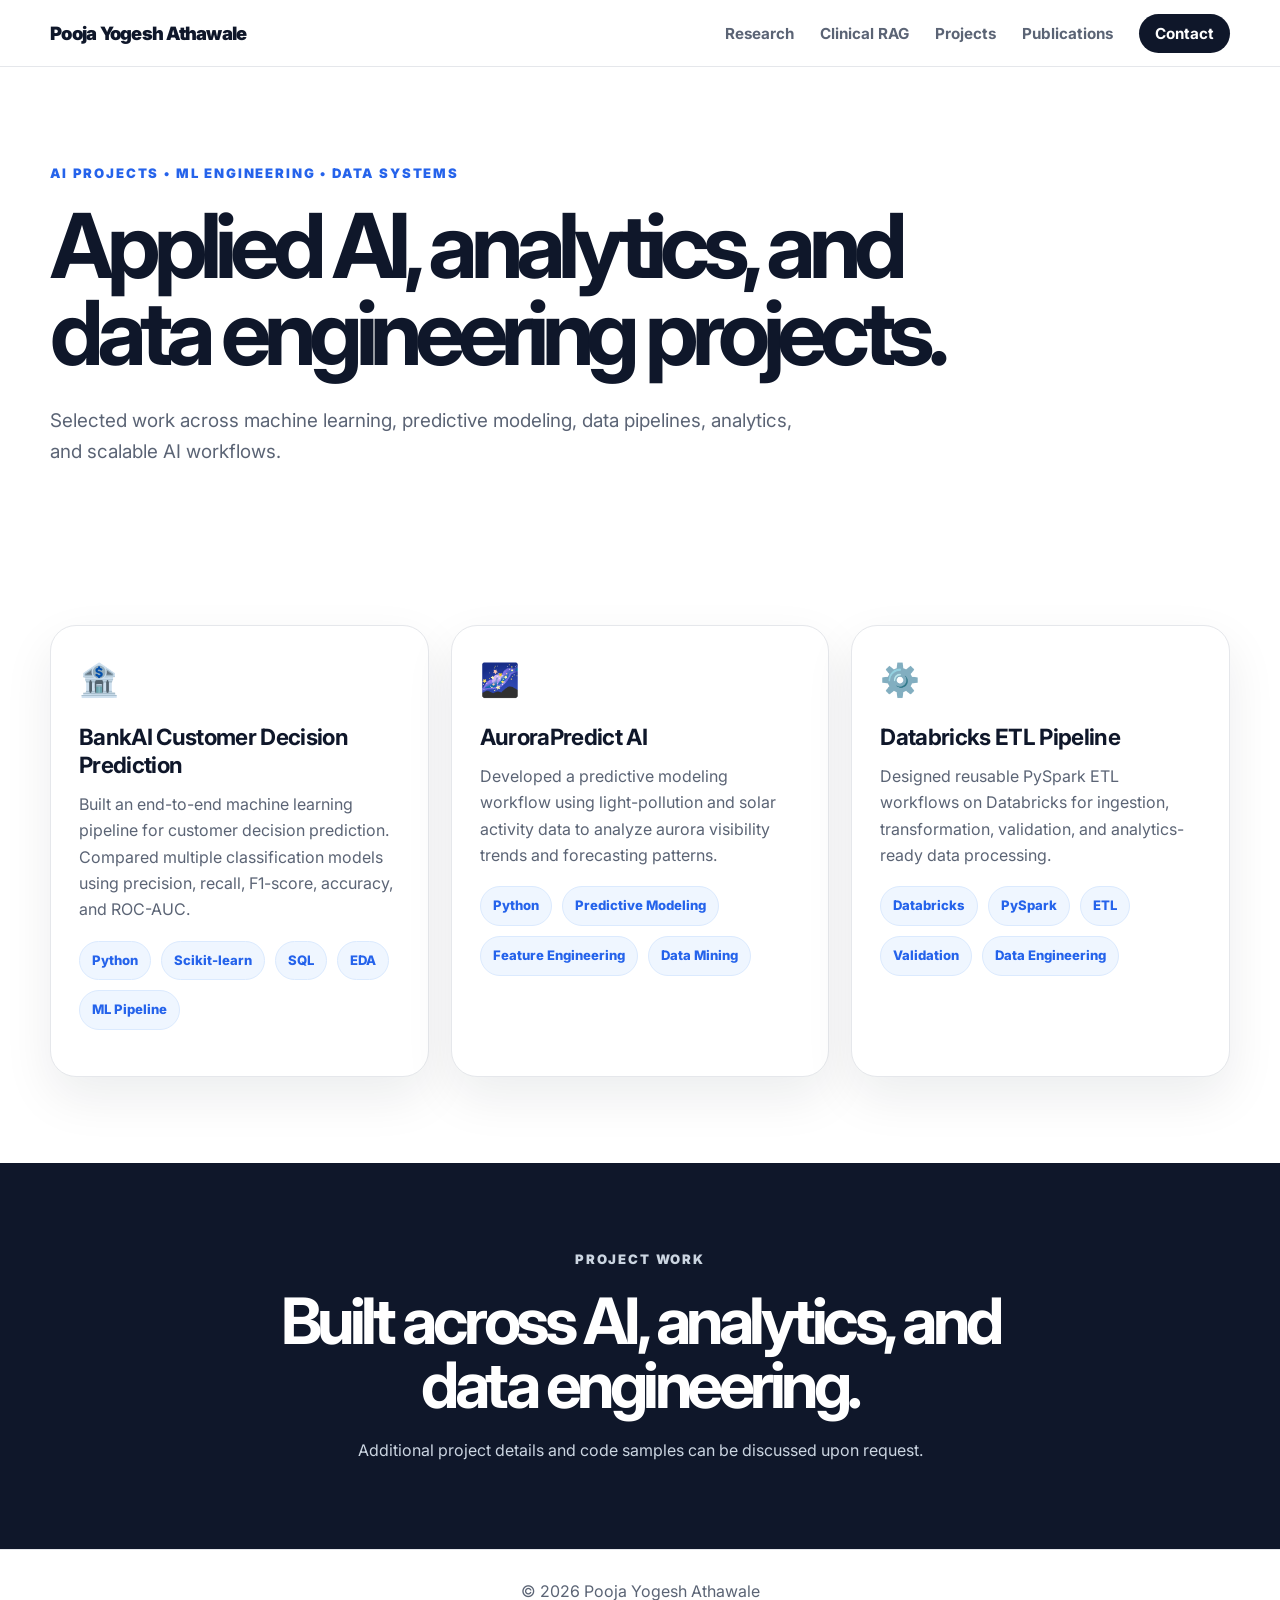
==== projects.html @ e0b68828 "Create projects.html to display AI project details This HTML file showcases various AI projects, inc" ====
<!DOCTYPE html>
<html lang="en">
<head>
  <meta charset="UTF-8" />
  <meta name="viewport" content="width=device-width, initial-scale=1.0" />
  <title>AI Projects | Pooja Yogesh Athawale</title>

  <link rel="preconnect" href="https://fonts.googleapis.com">
  <link rel="preconnect" href="https://fonts.gstatic.com" crossorigin>
  <link href="https://fonts.googleapis.com/css2?family=Inter:wght@400;500;600;700;800;900&display=swap" rel="stylesheet">

  <link rel="stylesheet" href="style.css" />
</head>

<body>

<header class="site-header">
  <nav class="nav">
    <a href="index.html" class="brand">Pooja Yogesh Athawale</a>

    <ul class="nav-links">
      <li><a href="research.html">Research</a></li>
      <li><a href="clinical-rag.html">Clinical RAG</a></li>
      <li><a href="projects.html">Projects</a></li>
      <li><a href="index.html#publications">Publications</a></li>
      <li><a href="index.html#contact" class="nav-cta">Contact</a></li>
    </ul>
  </nav>
</header>

<main>

<section class="hero">
  <div class="hero-inner reveal">
    <p class="eyebrow">AI Projects • ML Engineering • Data Systems</p>
    <h1>Applied AI, analytics, and data engineering projects.</h1>
    <p class="hero-copy">
      Selected work across machine learning, predictive modeling, data pipelines,
      analytics, and scalable AI workflows.
    </p>
  </div>
</section>

<section class="section">
  <div class="card-grid">

    <article class="project-card reveal">
      <p class="icon">🏦</p>
      <h3>BankAI Customer Decision Prediction</h3>
      <p>
        Built an end-to-end machine learning pipeline for customer decision prediction.
        Compared multiple classification models using precision, recall, F1-score,
        accuracy, and ROC-AUC.
      </p>
      <div class="tags">
        <span>Python</span><span>Scikit-learn</span><span>SQL</span><span>EDA</span><span>ML Pipeline</span>
      </div>
    </article>

    <article class="project-card reveal">
      <p class="icon">🌌</p>
      <h3>AuroraPredict AI</h3>
      <p>
        Developed a predictive modeling workflow using light-pollution and solar
        activity data to analyze aurora visibility trends and forecasting patterns.
      </p>
      <div class="tags">
        <span>Python</span><span>Predictive Modeling</span><span>Feature Engineering</span><span>Data Mining</span>
      </div>
    </article>

    <article class="project-card reveal">
      <p class="icon">⚙️</p>
      <h3>Databricks ETL Pipeline</h3>
      <p>
        Designed reusable PySpark ETL workflows on Databricks for ingestion,
        transformation, validation, and analytics-ready data processing.
      </p>
      <div class="tags">
        <span>Databricks</span><span>PySpark</span><span>ETL</span><span>Validation</span><span>Data Engineering</span>
      </div>
    </article>

  </div>
</section>

<section class="section contact">
  <div class="contact-box reveal">
    <p class="section-kicker">Project Work</p>
    <h2>Built across AI, analytics, and data engineering.</h2>
    <p>
      Additional project details and code samples can be discussed upon request.
    </p>
  </div>
</section>

</main>

<footer>
  <p>© <span id="year"></span> Pooja Yogesh Athawale</p>
</footer>

<button id="topBtn" class="top-btn">↑</button>
<script src="script.js"></script>

</body>
</html>
---- style.css ----
:root {
  --bg: #ffffff;
  --soft: #f6f8fb;
  --text: #0f172a;
  --muted: #5b6475;
  --line: #e5e7eb;
  --card: #ffffff;
  --accent: #2563eb;
  --accent-soft: #eff6ff;
  --shadow: 0 20px 50px rgba(15, 23, 42, 0.08);
}

* {
  margin: 0;
  padding: 0;
  box-sizing: border-box;
}

html {
  scroll-behavior: smooth;
}

body {
  font-family: "Inter", sans-serif;
  background: var(--bg);
  color: var(--text);
  line-height: 1.65;
}

a {
  color: inherit;
  text-decoration: none;
}

img {
  width: 100%;
  display: block;
}

.site-header {
  position: sticky;
  top: 0;
  z-index: 1000;
  background: rgba(255, 255, 255, 0.9);
  backdrop-filter: blur(18px);
  border-bottom: 1px solid var(--line);
}

.nav {
  width: min(1180px, calc(100% - 32px));
  margin: 0 auto;
  padding: 18px 0;
  display: flex;
  align-items: center;
  justify-content: space-between;
}

.brand {
  font-weight: 900;
  letter-spacing: -0.04em;
  font-size: 1.15rem;
}

.nav-links {
  display: flex;
  gap: 26px;
  align-items: center;
  list-style: none;
}

.nav-links a {
  color: var(--muted);
  font-weight: 700;
  font-size: 0.95rem;
}

.nav-links a:hover {
  color: var(--accent);
}

.nav-cta {
  background: var(--text);
  color: white !important;
  padding: 10px 16px;
  border-radius: 999px;
}

.menu-btn {
  display: none;
  width: 42px;
  height: 42px;
  border: 1px solid var(--line);
  background: white;
  border-radius: 12px;
  font-size: 1.2rem;
  cursor: pointer;
}

.hero {
  width: min(1180px, calc(100% - 32px));
  margin: 0 auto;
  padding: 96px 0 72px;
}

.hero-inner {
  max-width: 980px;
}

.eyebrow,
.section-kicker {
  color: var(--accent);
  font-size: 0.82rem;
  text-transform: uppercase;
  letter-spacing: 0.14em;
  font-weight: 900;
  margin-bottom: 18px;
}

.hero h1 {
  font-size: clamp(3.1rem, 7vw, 6.7rem);
  line-height: 0.97;
  letter-spacing: -0.08em;
  max-width: 1050px;
}

.hero-copy {
  max-width: 760px;
  margin-top: 28px;
  color: var(--muted);
  font-size: 1.18rem;
}

.hero-actions {
  display: flex;
  flex-wrap: wrap;
  gap: 14px;
  margin-top: 34px;
}

.btn {
  display: inline-flex;
  align-items: center;
  justify-content: center;
  padding: 13px 20px;
  border-radius: 999px;
  font-weight: 850;
  border: 1px solid var(--line);
  transition: 0.25s ease;
}

.btn:hover {
  transform: translateY(-3px);
}

.primary {
  background: var(--text);
  color: white;
}

.secondary {
  background: var(--accent);
  color: white;
  border-color: var(--accent);
}

.ghost {
  background: white;
  color: var(--text);
}

.impact-strip {
  margin-top: 72px;
  display: grid;
  grid-template-columns: repeat(4, 1fr);
  border-top: 1px solid var(--line);
  border-bottom: 1px solid var(--line);
}

.impact-strip div {
  padding: 26px 24px;
  border-right: 1px solid var(--line);
}

.impact-strip div:last-child {
  border-right: none;
}

.impact-strip strong {
  display: block;
  font-size: 2rem;
  letter-spacing: -0.05em;
}

.impact-strip span {
  color: var(--muted);
  font-weight: 650;
  font-size: 0.95rem;
}

.section {
  padding: 86px 0;
  width: min(1180px, calc(100% - 32px));
  margin: 0 auto;
}

.section.soft {
  width: 100%;
  background: var(--soft);
  padding-left: max(16px, calc((100% - 1180px) / 2));
  padding-right: max(16px, calc((100% - 1180px) / 2));
}

.split-heading {
  display: grid;
  grid-template-columns: 1.1fr 0.9fr;
  gap: 48px;
  align-items: end;
  margin-bottom: 42px;
}

.split-heading h2 {
  font-size: clamp(2.2rem, 4vw, 4.2rem);
  line-height: 1.02;
  letter-spacing: -0.07em;
}

.split-heading p {
  color: var(--muted);
  font-size: 1.05rem;
}

.research-showcase,
.rag-showcase {
  display: grid;
  grid-template-columns: 1.1fr 0.9fr;
  gap: 36px;
  align-items: center;
  background: var(--card);
  border: 1px solid var(--line);
  border-radius: 30px;
  overflow: hidden;
  box-shadow: var(--shadow);
}

.showcase-image {
  background: #f8fafc;
  padding: 18px;
}

.showcase-image img {
  border-radius: 22px;
  border: 1px solid var(--line);
}

.showcase-content,
.rag-showcase > div:last-child {
  padding: 42px;
}

.badges,
.mini-list,
.tags {
  display: flex;
  flex-wrap: wrap;
  gap: 10px;
  margin: 18px 0;
}

.badges span,
.mini-list span,
.tags span {
  background: var(--accent-soft);
  color: var(--accent);
  border: 1px solid #dbeafe;
  border-radius: 999px;
  padding: 8px 12px;
  font-weight: 800;
  font-size: 0.82rem;
}

.showcase-content h3,
.rag-showcase h3,
.project-card h3,
.publication-card h3,
.skills-panel h3 {
  font-size: 1.4rem;
  line-height: 1.25;
  letter-spacing: -0.03em;
  margin: 16px 0 12px;
}

.showcase-content p,
.rag-showcase p,
.project-card p,
.publication-card p,
.skills-panel p,
.contact-box p {
  color: var(--muted);
}

.text-link {
  display: inline-block;
  margin-top: 18px;
  color: var(--accent);
  font-weight: 900;
}

.rag-showcase {
  background: white;
}

.rag-flow {
  padding: 42px;
  background: #0f172a;
  color: white;
  min-height: 460px;
  display: flex;
  flex-direction: column;
  justify-content: center;
  gap: 14px;
}

.rag-flow div {
  background: rgba(255, 255, 255, 0.1);
  border: 1px solid rgba(255, 255, 255, 0.18);
  padding: 18px;
  border-radius: 18px;
  font-weight: 900;
  text-align: center;
}

.rag-flow span {
  text-align: center;
  color: #93c5fd;
  font-size: 1.4rem;
}

.card-grid {
  display: grid;
  grid-template-columns: repeat(3, 1fr);
  gap: 22px;
}

.project-card,
.publication-card {
  background: white;
  border: 1px solid var(--line);
  border-radius: 26px;
  padding: 28px;
  box-shadow: var(--shadow);
  transition: 0.25s ease;
}

.project-card:hover,
.publication-card:hover {
  transform: translateY(-5px);
}

.icon {
  font-size: 2rem;
}

.pub-label {
  color: var(--accent) !important;
  font-weight: 900;
  text-transform: uppercase;
  letter-spacing: 0.1em;
  font-size: 0.76rem;
}

.skills-panel {
  background: white;
  border: 1px solid var(--line);
  border-radius: 30px;
  box-shadow: var(--shadow);
  padding: 36px;
  display: grid;
  grid-template-columns: repeat(2, 1fr);
  gap: 30px;
}

.contact {
  width: 100%;
  background: #0f172a;
  color: white;
  padding-left: max(16px, calc((100% - 1180px) / 2));
  padding-right: max(16px, calc((100% - 1180px) / 2));
}

.contact-box {
  text-align: center;
  max-width: 820px;
  margin: 0 auto;
}

.contact-box h2 {
  font-size: clamp(2.3rem, 5vw, 4.8rem);
  line-height: 1;
  letter-spacing: -0.07em;
  margin-bottom: 20px;
}

.contact-box p {
  color: #cbd5e1;
}

.contact-links {
  display: flex;
  justify-content: center;
  flex-wrap: wrap;
  gap: 14px;
  margin-top: 28px;
}

.contact-links a {
  background: white;
  color: #0f172a;
  padding: 12px 18px;
  border-radius: 999px;
  font-weight: 900;
}

footer {
  text-align: center;
  padding: 28px;
  color: var(--muted);
  border-top: 1px solid var(--line);
}

.top-btn {
  position: fixed;
  right: 22px;
  bottom: 22px;
  display: none;
  width: 46px;
  height: 46px;
  border-radius: 50%;
  border: none;
  background: var(--text);
  color: white;
  font-weight: 900;
  cursor: pointer;
}

.top-btn.show {
  display: block;
}

.reveal {
  opacity: 0;
  transform: translateY(22px);
  transition: 0.7s ease;
}

.reveal.active {
  opacity: 1;
  transform: translateY(0);
}

@media (max-width: 960px) {
  .menu-btn {
    display: block;
  }

  .nav-links {
    position: absolute;
    top: 72px;
    left: 16px;
    right: 16px;
    display: none;
    flex-direction: column;
    background: white;
    border: 1px solid var(--line);
    border-radius: 20px;
    padding: 20px;
    box-shadow: var(--shadow);
  }

  .nav-links.open {
    display: flex;
  }

  .hero {
    padding-top: 70px;
  }

  .impact-strip,
  .split-heading,
  .research-showcase,
  .rag-showcase,
  .card-grid,
  .skills-panel {
    grid-template-columns: 1fr;
  }

  .impact-strip div {
    border-right: none;
    border-bottom: 1px solid var(--line);
  }

  .impact-strip div:last-child {
    border-bottom: none;
  }

  .rag-flow {
    min-height: auto;
  }
}

@media (max-width: 560px) {
  .hero h1 {
    font-size: 3.1rem;
  }

  .section {
    padding: 62px 0;
  }

  .showcase-content,
  .rag-showcase > div:last-child,
  .rag-flow {
    padding: 28px;
  }
}
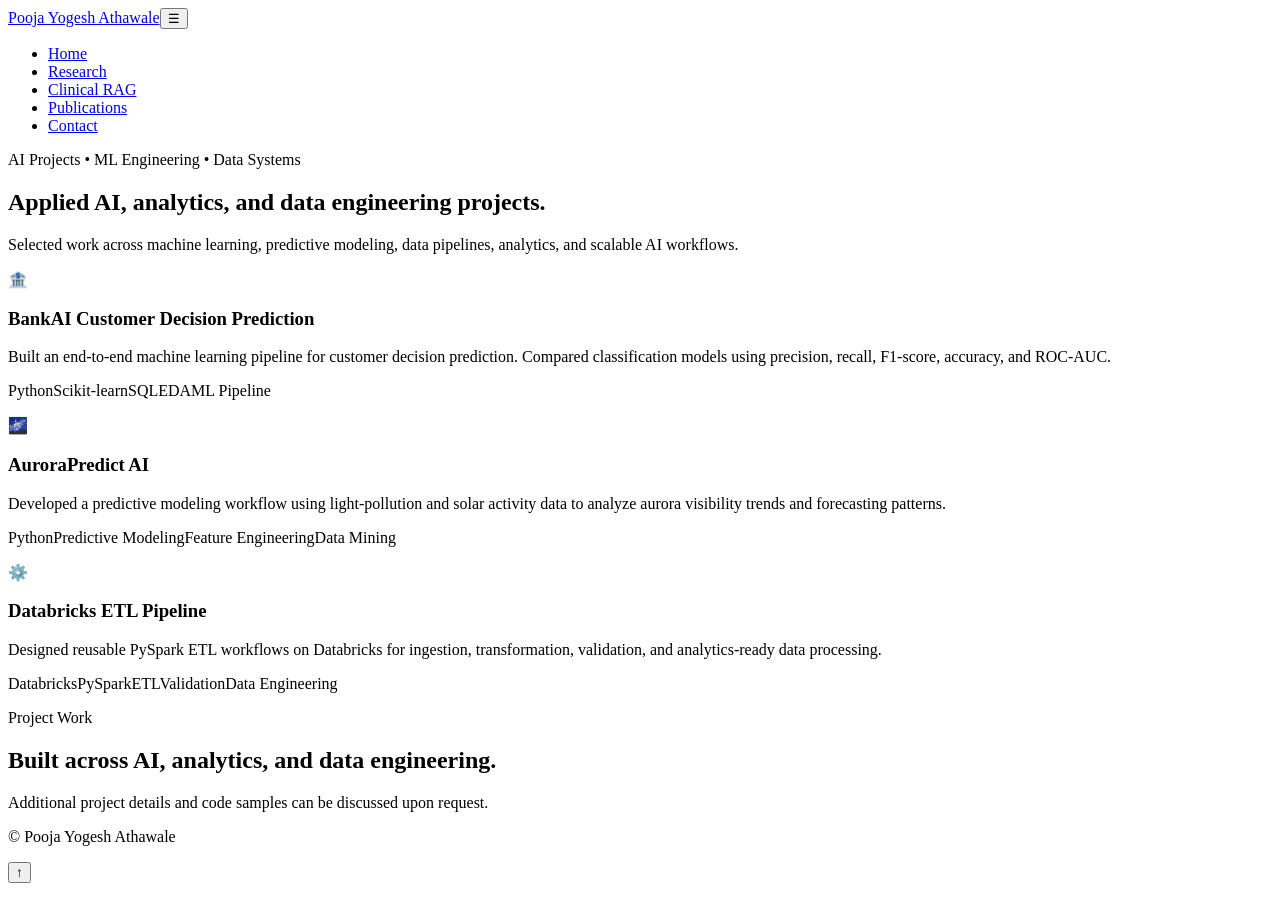
==== commit 8818ccc1: "Add files via upload" ====
--- a/projects.html
+++ b/projects.html
@@ -1,107 +1 @@
-<!DOCTYPE html>
-<html lang="en">
-<head>
-  <meta charset="UTF-8" />
-  <meta name="viewport" content="width=device-width, initial-scale=1.0" />
-  <title>AI Projects | Pooja Yogesh Athawale</title>
-
-  <link rel="preconnect" href="https://fonts.googleapis.com">
-  <link rel="preconnect" href="https://fonts.gstatic.com" crossorigin>
-  <link href="https://fonts.googleapis.com/css2?family=Inter:wght@400;500;600;700;800;900&display=swap" rel="stylesheet">
-
-  <link rel="stylesheet" href="style.css" />
-</head>
-
-<body>
-
-<header class="site-header">
-  <nav class="nav">
-    <a href="index.html" class="brand">Pooja Yogesh Athawale</a>
-
-    <ul class="nav-links">
-      <li><a href="research.html">Research</a></li>
-      <li><a href="clinical-rag.html">Clinical RAG</a></li>
-      <li><a href="projects.html">Projects</a></li>
-      <li><a href="index.html#publications">Publications</a></li>
-      <li><a href="index.html#contact" class="nav-cta">Contact</a></li>
-    </ul>
-  </nav>
-</header>
-
-<main>
-
-<section class="hero">
-  <div class="hero-inner reveal">
-    <p class="eyebrow">AI Projects • ML Engineering • Data Systems</p>
-    <h1>Applied AI, analytics, and data engineering projects.</h1>
-    <p class="hero-copy">
-      Selected work across machine learning, predictive modeling, data pipelines,
-      analytics, and scalable AI workflows.
-    </p>
-  </div>
-</section>
-
-<section class="section">
-  <div class="card-grid">
-
-    <article class="project-card reveal">
-      <p class="icon">🏦</p>
-      <h3>BankAI Customer Decision Prediction</h3>
-      <p>
-        Built an end-to-end machine learning pipeline for customer decision prediction.
-        Compared multiple classification models using precision, recall, F1-score,
-        accuracy, and ROC-AUC.
-      </p>
-      <div class="tags">
-        <span>Python</span><span>Scikit-learn</span><span>SQL</span><span>EDA</span><span>ML Pipeline</span>
-      </div>
-    </article>
-
-    <article class="project-card reveal">
-      <p class="icon">🌌</p>
-      <h3>AuroraPredict AI</h3>
-      <p>
-        Developed a predictive modeling workflow using light-pollution and solar
-        activity data to analyze aurora visibility trends and forecasting patterns.
-      </p>
-      <div class="tags">
-        <span>Python</span><span>Predictive Modeling</span><span>Feature Engineering</span><span>Data Mining</span>
-      </div>
-    </article>
-
-    <article class="project-card reveal">
-      <p class="icon">⚙️</p>
-      <h3>Databricks ETL Pipeline</h3>
-      <p>
-        Designed reusable PySpark ETL workflows on Databricks for ingestion,
-        transformation, validation, and analytics-ready data processing.
-      </p>
-      <div class="tags">
-        <span>Databricks</span><span>PySpark</span><span>ETL</span><span>Validation</span><span>Data Engineering</span>
-      </div>
-    </article>
-
-  </div>
-</section>
-
-<section class="section contact">
-  <div class="contact-box reveal">
-    <p class="section-kicker">Project Work</p>
-    <h2>Built across AI, analytics, and data engineering.</h2>
-    <p>
-      Additional project details and code samples can be discussed upon request.
-    </p>
-  </div>
-</section>
-
-</main>
-
-<footer>
-  <p>© <span id="year"></span> Pooja Yogesh Athawale</p>
-</footer>
-
-<button id="topBtn" class="top-btn">↑</button>
-<script src="script.js"></script>
-
-</body>
-</html>
+<!DOCTYPE html><html lang="en"><head><meta charset="UTF-8"/><meta name="viewport" content="width=device-width, initial-scale=1.0"/><title>AI Projects | Pooja Yogesh Athawale</title><link rel="preconnect" href="https://fonts.googleapis.com"><link rel="preconnect" href="https://fonts.gstatic.com" crossorigin><link href="https://fonts.googleapis.com/css2?family=Inter:wght@400;500;600;700;800;900&display=swap" rel="stylesheet"><link rel="stylesheet" href="css/style.css"/></head><body><header class="site-header"><nav class="nav"><a class="brand" href="index.html">Pooja Yogesh Athawale</a><button class="menu-btn" id="menuBtn">☰</button><ul class="nav-links" id="navLinks"><li><a href="index.html">Home</a></li><li><a href="research.html">Research</a></li><li><a href="clinical-rag.html">Clinical RAG</a></li><li><a href="publications.html">Publications</a></li><li><a class="nav-pill" href="index.html#contact">Contact</a></li></ul></nav></header><main><section class="hero page-hero"><p class="eyebrow reveal">AI Projects • ML Engineering • Data Systems</p><h1 class="reveal">Applied AI, analytics, and data engineering projects.</h1><p class="hero-copy reveal">Selected work across machine learning, predictive modeling, data pipelines, analytics, and scalable AI workflows.</p></section><section class="content-section"><div class="card-grid"><article class="project-card reveal"><p class="icon">🏦</p><h3>BankAI Customer Decision Prediction</h3><p>Built an end-to-end machine learning pipeline for customer decision prediction. Compared classification models using precision, recall, F1-score, accuracy, and ROC-AUC.</p><div class="tags"><span>Python</span><span>Scikit-learn</span><span>SQL</span><span>EDA</span><span>ML Pipeline</span></div></article><article class="project-card reveal"><p class="icon">🌌</p><h3>AuroraPredict AI</h3><p>Developed a predictive modeling workflow using light-pollution and solar activity data to analyze aurora visibility trends and forecasting patterns.</p><div class="tags"><span>Python</span><span>Predictive Modeling</span><span>Feature Engineering</span><span>Data Mining</span></div></article><article class="project-card reveal"><p class="icon">⚙️</p><h3>Databricks ETL Pipeline</h3><p>Designed reusable PySpark ETL workflows on Databricks for ingestion, transformation, validation, and analytics-ready data processing.</p><div class="tags"><span>Databricks</span><span>PySpark</span><span>ETL</span><span>Validation</span><span>Data Engineering</span></div></article></div></section><section class="contact-section"><p class="eyebrow reveal">Project Work</p><h2 class="reveal">Built across AI, analytics, and data engineering.</h2><p class="reveal">Additional project details and code samples can be discussed upon request.</p></section></main><footer><p>© <span id="year"></span> Pooja Yogesh Athawale</p></footer><button id="topBtn" class="top-btn">↑</button><script src="js/script.js"></script></body></html>
